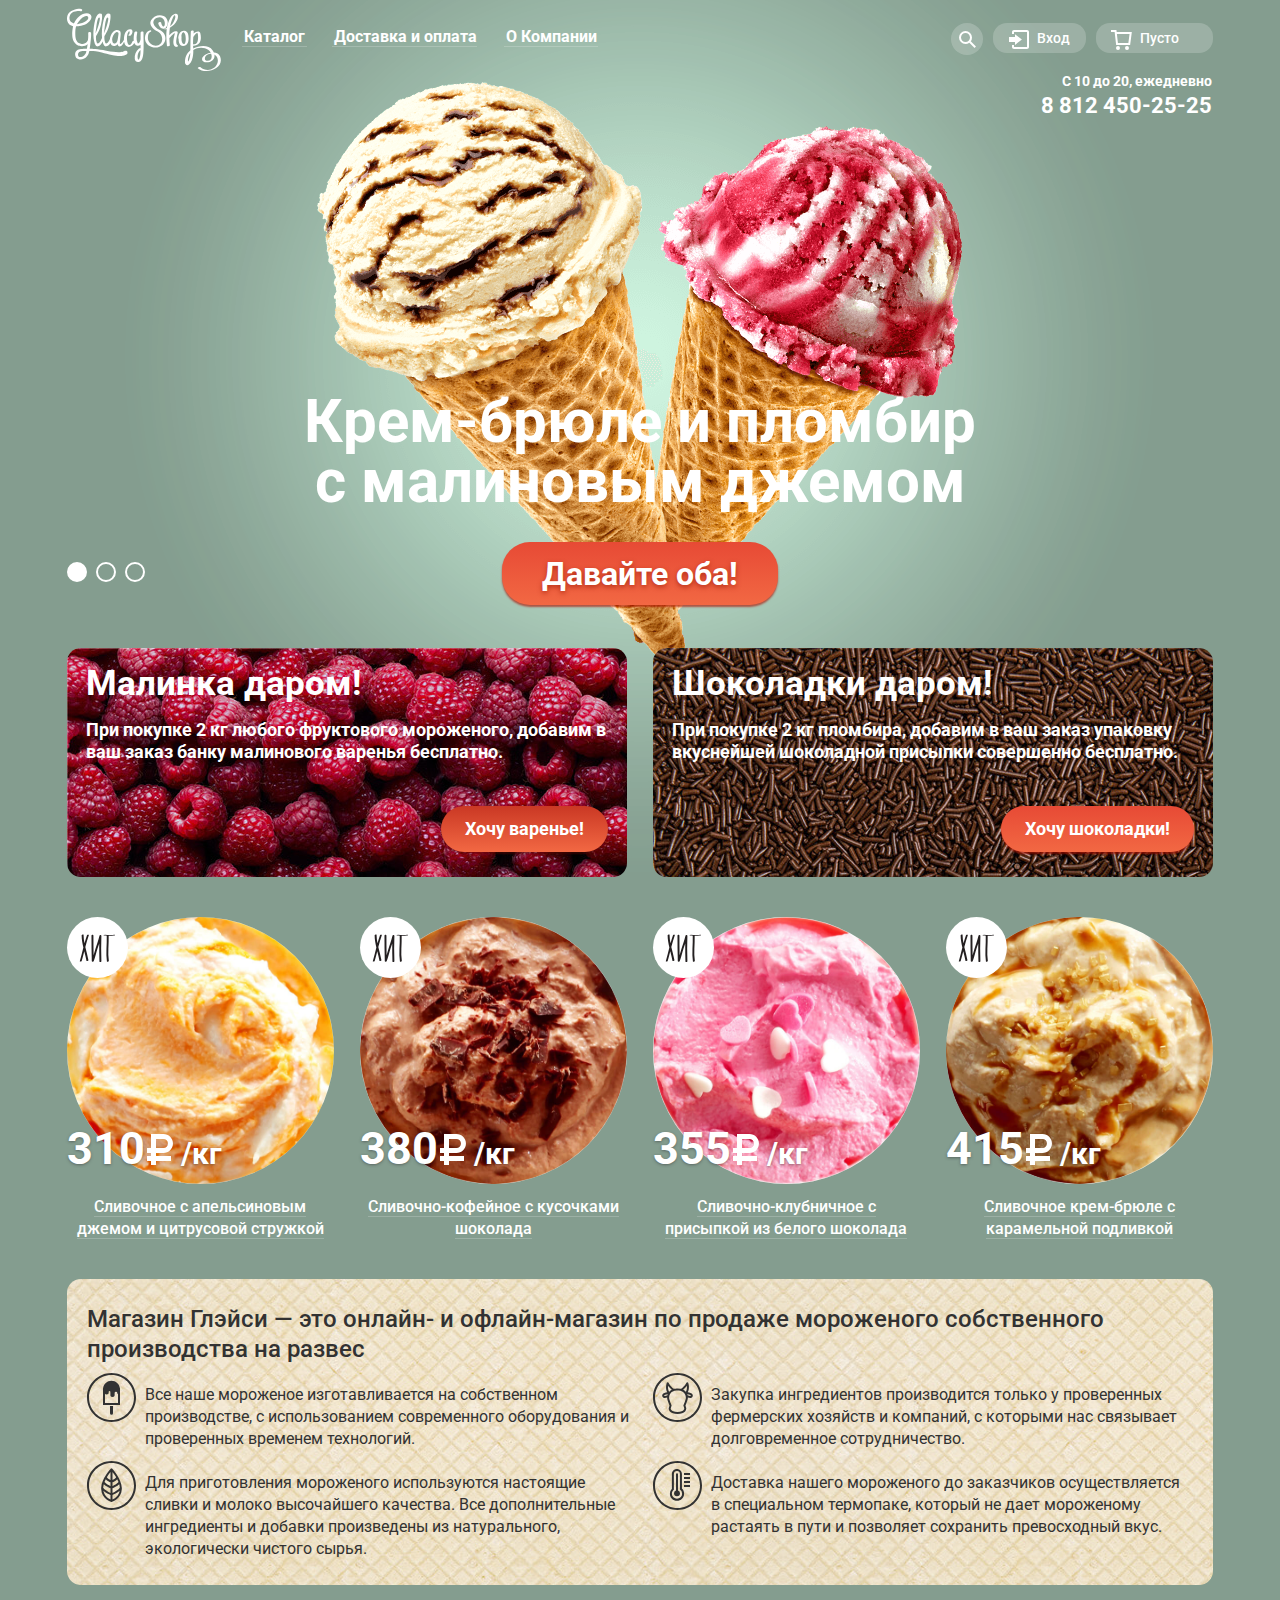
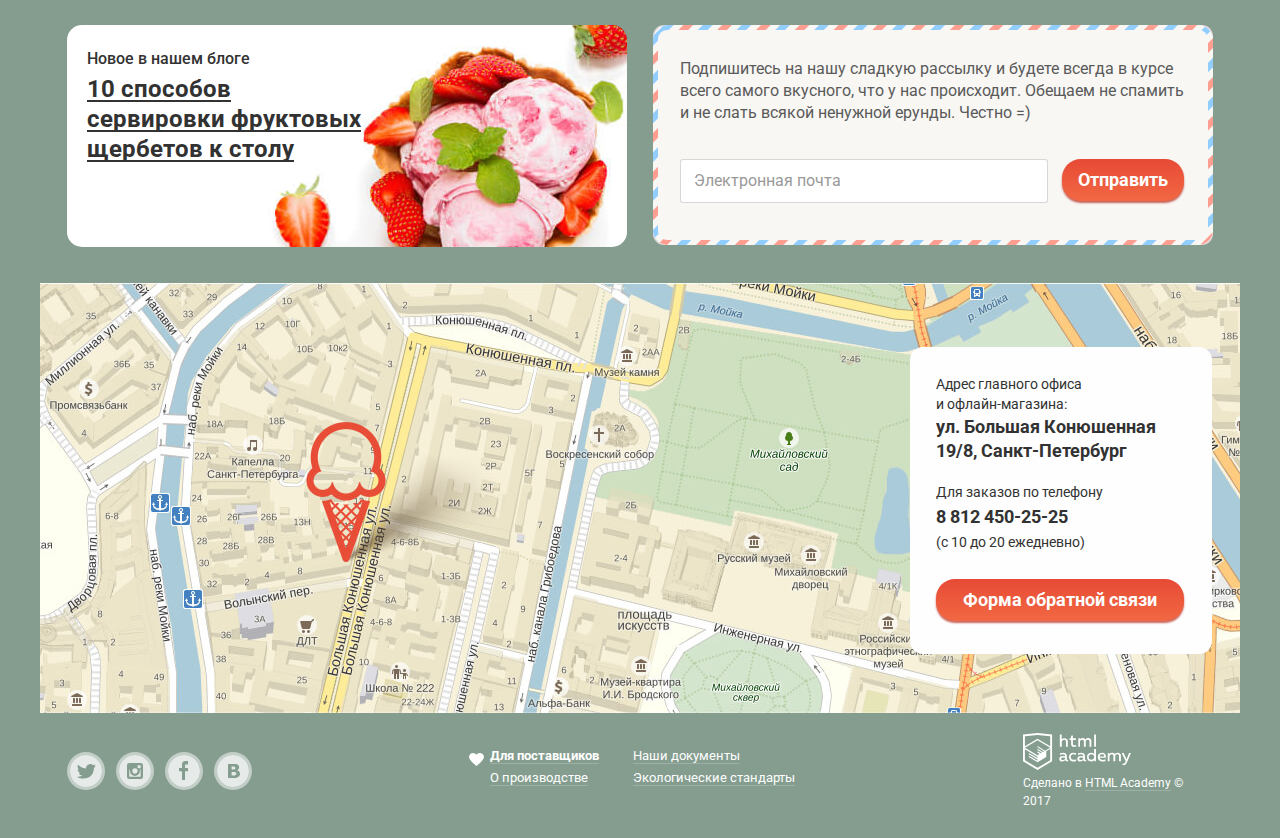
==== index.html @ 5e405267 "изменения в соответствии с замечаниями" ====
<!DOCTYPE html>
<html lang="ru">
  <head>
    <meta charset="utf-8">
    <meta name="format-detection" content="telephone=no">
    <title>HTML Academy: Глейси</title>
    <link href="https://fonts.googleapis.com/css?family=Roboto:400,500,700&amp;subset=cyrillic" rel="stylesheet">
    <link href="css/normalize.css" rel="stylesheet">
    <link href="css/style.css" rel="stylesheet">
  </head>
  <body class="index-body first-slide">
    <div class="site-container">
      <header class="main-header">
        <nav class="main-navigation">
          <a class="header-logo">
            <img class="logo-image" src="img/logo.svg" width="154" height="64" alt="Интернет-магазин мороженного Глейси">
          </a>
          <ul class="site-navigation">
            <li class="site-navigation-item">
              <a class="site-navigation-link" href="#">Каталог</a>
              <ul class="item-navigation">
                <li class="new-items">
                  <a href="#">
                    <strong>Новинки</strong>
                  </a>
                </li>
                <li>
                  <a href="catalog.html">Сливочное</a>
                </li>
                <li>
                  <a href="#">Щербеты</a>
                </li>
                <li>
                  <a href="#">Фруктовый лед</a>
                </li>
                <li>
                  <a href="#">Мелорин</a>
                </li>
              </ul>
            </li>
            <li class="site-navigation-item">
              <a class="site-navigation-link" href="#">Доставка и оплата</a>
            </li>
            <li class="site-navigation-item">
              <a class="site-navigation-link" href="#">О Компании</a>
            </li>
          </ul>
          <ul class="user-navigation">
            <li class="header-search">
              <a class="user-navigation-link search-button" href="#" aria-label="Поиск"></a>
              <form class="search-form" method="get" action="#">
                <label class="visually-hidden" for="main-search">Что ищем</label>
                <input class="entry-field" id="main-search" name="search" type="search" placeholder="Что ищем?">
              </form>
            </li>
            <li class="header-enter">
              <a class="user-navigation-link enter-button" href="#">Вход</a>
              <form class="enter-form" method="post" action="#">
                <label class="visually-hidden" for="main-enter-email">Введите адрес электронной почты</label>
                <input class="entry-field" id="main-enter-email" name="enter-email" type="email" placeholder="Электронная почта">
                <label class="visually-hidden" for="main-enter-password">Введите пароль</label>
                <input class="entry-field" id="main-enter-password" name="enter-password" type="password" placeholder="Пароль">
                <div class="enter-button-wrapper">
                  <button class="button" type="submit">Войти</button>
                  <p>
                    <a class="enter-form-link" href="#">Забыли пароль?</a>
                    <a class="enter-form-link" href="#">Новая регистрация</a>
                  </p>
                </div>
              </form>
            </li>
            <li class="header-cart">
              <a class="user-navigation-link cart-link" href="#" aria-label="Корзина">Пусто</a>
            </li>
          </ul>
        </nav>
        <div class="contact-information">
          <p class="work-schedule">С 10 до 20, ежедневно</p>
          <p class="phone-number">8 812 450-25-25</p>
        </div>
      </header>
      <main class="content">
        <h1 class="visually-hidden">Глейси - магазин мороженого</h1>
        <div class="promo-wrapper for-ie">
          <section class="promo-actions active">
            <h2>Крем-брюле и пломбир с малиновым джемом</h2>
            <img class="promo-image" src="img/slider-ice-cream1.png" width="1045" height="881" alt="крем-брюле и пломбир с малиновым джемом">
            <a class="button promo-button" href="#">Давайте оба!</a>
          </section>
          <section class="promo-actions">
            <h2>Шоколадный пломбир и лимонный сорбет</h2>
            <img class="promo-image" src="img/slider-ice-cream2.png" width="1065" height="859" alt="шоколадный пломбир и лимонный сорбет">
            <a class="button promo-button" href="#">Давайте оба!</a>
          </section>
          <section class="promo-actions">
            <h2>Пломбир с помадкой и клубничный щербет</h2>
            <img class="promo-image" src="img/slider-ice-cream3.png" width="1079" height="854" alt="пломбир с помадкой и клубничный щербет">
            <a class="button promo-button" href="#">Давайте оба!</a>
          </section>
          <div class="button-wrapper">
            <button class="slider-button active" type="button" aria-label="Слайд 1"></button>
            <button class="slider-button" type="button" aria-label="Слайд 2"></button>
            <button class="slider-button" type="button" aria-label="Слайд 3"></button>
          </div>
        </div>
        <section class="free-proposal for-ie">
          <h2 class="visually-hidden">Бесплатные предложения</h2>
          <ul class="free-proposal-list">
            <li class="free-proposal-item raspberries">
              <h3>Малинка даром!</h3>
              <p>При покупке 2 кг любого фруктового мороженого, добавим в ваш заказ банку малинового варенья бесплатно.</p>
              <a class="button" href="#">Хочу варенье!</a>
            </li>
            <li class="free-proposal-item chocolate">
              <h3>Шоколадки даром!</h3>
              <p>При покупке 2 кг пломбира, добавим в ваш заказ упаковку вкуснейшей шоколадной присыпки совершенно бесплатно.</p>
              <a class="button" href="#">Хочу шоколадки!</a>
            </li>
          </ul>
        </section>
        <section class="bestsellers for-ie">
          <h2 class="visually-hidden">Хиты продаж</h2>
          <ul class="bestsellers-list ice-cream-list">
            <li class="bestsellers-item ice-cream-item">
              <img class="item-image" src="img/ice-cream1.jpg" width="267" height="267" alt="Сливочное с апельсиновым джемом и цитрусовой стружкой">
              <p class="item-price">
                <span>310</span>/кг
              </p>
              <p class="ice-cream-wrapper">
                <a class="item-title-link" href="#">Сливочное с апельсиновым джемом и цитрусовой стружкой</a>
                <a class="button item-button" href="#">Быстрый просмотр</a>
              </p>
            </li>
            <li class="bestsellers-item ice-cream-item">
              <img class="item-image" src="img/ice-cream2.jpg" width="267" height="267" alt="сливочно-кофейное с кусочками шоколада">
              <p class="item-price">
                <span>380</span>/кг
              </p>
              <p class="ice-cream-wrapper">
                <a class="item-title-link" href="#">Сливочно-кофейное с кусочками шоколада</a>
                <a class="button item-button" href="#">Быстрый просмотр</a>
              </p>
            </li>
            <li class="bestsellers-item ice-cream-item">
              <img class="item-image" src="img/ice-cream3.jpg" width="267" height="267" alt="сливочно-клубничное с присыпкой из белого шоколада">
              <p class="item-price">
                <span>355</span>/кг
              </p>
              <p class="ice-cream-wrapper">
                <a class="item-title-link" href="#">Сливочно-клубничное с присыпкой из белого шоколада</a>
                <a class="button item-button" href="#">Быстрый просмотр</a>
              <p class="ice-cream-wrapper">
            </li>
            <li class="bestsellers-item ice-cream-item">
              <img class="item-image" src="img/ice-cream4.jpg" width="267" height="267" alt="сливочное крем-брюле с карамельной подливкой">
              <p class="item-price">
                <span>415</span>/кг
              </p>
              <p class="ice-cream-wrapper">
                <a class="item-title-link" href="#">Сливочное крем-брюле с карамельной подливкой</a>
                <a class="button item-button" href="#">Быстрый просмотр</a>
              </p>
            </li>
          </ul>
        </section>
        <section class="features for-ie">
          <h2 class="visually-hidden">Преимущества</h2>
          <p class="features-slogan">Магазин Глэйси — это онлайн- и офлайн-магазин по продаже мороженого собственного производства на развес</p>
          <ul class="features-list">
            <li class="features-item ice-picture">
              Все наше мороженое изготавливается на собственном производстве, с использованием современного оборудования и проверенных временем технологий.
            </li>
            <li class="features-item cow-picture">
              Закупка ингредиентов  производится только у проверенных фермерских хозяйств и компаний, с которыми нас связывает долговременное сотрудничество.
            </li>
            <li class="features-item leaf-picture">
              Для приготовления мороженого используются настоящие сливки и молоко высочайшего качества. Все дополнительные ингредиенты и добавки произведены из натурального, экологически чистого сырья.
            </li>
            <li class="features-item thermometer-picture">
              Доставка нашего мороженого до заказчиков осуществляется в специальном термопаке, который не дает мороженому растаять в пути и позволяет сохранить превосходный вкус.
            </li>
          </ul>
        </section>
        <div class="blog-newsletter-wrapper for-ie">
          <article class="blog-news">
            <h2>Новое в нашем блоге</h2>
            <p>
              <a href="#">10 способов сервировки фруктовых щербетов к столу</a>
            </p>
          </article>
          <section class="newsletter-subscription">
            <h2 class="visually-hidden">Подписка на рассылку</h2>
            <div class="background">
              <p>
                Подпишитесь на нашу сладкую рассылку и будете всегда в курсе всего самого вкусного, что у нас происходит. Обещаем не спамить и не слать всякой ненужной ерунды. Честно =)
              </p>
              <form class="subscription-form" method="post" action="#">
                <label class="visually-hidden" for="subscription-email">Введите адрес электронной почты</label>
                <input class="entry-field" id="subscription-email" name="subscription-email" type="email" placeholder="Электронная почта">
                <button class="button" type="submit">Отправить</button>
              </form>
            </div>
          </section>
        </div>
      </main>
    </div>
    <section class="contacts contacts-container for-ie-special">
      <h2 class="visually-hidden">Наши контакты</h2>
      <div class="map-container">
        <iframe src="https://yandex.ru/map-widget/v1/?um=constructor%3A491de4687ba1af00c2b3b77942afad408da0a2056578b4bf6c9ee30229cac7ac&amp;source=constructor"></iframe>
        <img class="map-image" src="img/map.jpg" width="1200" height="430" alt="ул. Большая Конюшенная 19/8, Санкт-Петербург">
      </div>
      <div class="contacts-wrapper">
        <div class="contacts-description">
          <div class="contacts-adress">
            <p class="narrow-title">Адрес главного офиса и офлайн-магазина:</p>
            <p class="adress">ул. Большая Конюшенная 19/8, Санкт-Петербург</p>
          </div>
          <div class="contacts-phone">
            <p>Для заказов по телефону</p>
            <p class="phone-number">8 812 450-25-25</p>
            <p class="work-time">(с 10 до 20 ежедневно)</p>
          </div>
          <a class="button feedback-button" href="#">Форма обратной связи</a>
        </div>
      </div>
    </section>
    <section class="modal modal-feedback">
      <h2 class="visually-hidden">Форма обратной связи</h2>
      <p>Мы обязательно вам ответим!</p>
      <button class="modal-close">
        <span class="visually-hidden">Закрыть форму</span>
      </button>
      <form class="feedback-form" method="post" action="#">
        <label class="visually-hidden" for="feedback-name">Введите ваше имя</label>
        <input class="entry-field" id="feedback-name" name="feedback-name" type="text" placeholder="Как вас зовут?">
        <label class="visually-hidden" for="feedback-email">Введите адрес электронной почты</label>
        <input class="entry-field" id="feedback-email" name="feedback-email" type="text" placeholder="Ваша почта для ответа?">
        <label class="visually-hidden" for="feedback-text">Введите ваш вопрос</label>
        <textarea class="entry-field" id="feedback-text" name="feedback-text" placeholder="Напишите что-нибудь..."></textarea>
        <button class="button" type="submit">Отправить</button>
      </form>
    </section>
    <div class="modal-overlay"></div>
    <div class="site-container">
      <footer class="main-footer">
        <ul class="social" aria-label="Мы в социальных сетях">
          <li>
            <a class="social-link twitter" href="#">
              <span class="visually-hidden">Твиттер</span>
            </a>
          </li>
          <li>
            <a class="social-link instagramm" href="#">
              <span class="visually-hidden">Инстаграмм</span>
            </a>
          </li>
          <li>
            <a class="social-link facebook" href="#">
              <span class="visually-hidden">Фейсбук</span>
            </a>
          </li>
          <li>
            <a class="social-link vk" href="#">
              <span class="visually-hidden">Вконтакте</span>
            </a>
          </li>
        </ul>
        <ul class="for-constractors-menu">
          <li>
            <a class="constractors" href="#">Для поставщиков</a>
          </li>
          <li>
            <a href="#">Наши документы</a>
          </li>
          <li>
            <a href="#">О производстве</a>
          </li>
          <li>
            <a href="#">Экологические стандарты</a>
          </li>
        </ul>
        <div class="copyright">
          <a class="academy-logo" href="https://htmlacademy.ru/intensive/htmlcss">
            <img src="img/logo-htmlacademy-small.svg" width="108" height="39" alt="Логотип HTML-Academy">
          </a>
          <p>
            Сделано в
            <a class="academy-link" href="https://htmlacademy.ru/intensive/htmlcss">HTML Academy</a>
            &#169; 2017
          </p>
        </div>
      </footer>
    </div>
    <script src="js/script.js"></script>
  </body>
</html>
---- css/style.css ----
html {
  box-sizing: border-box;
}
*, *::after, *::before {
  box-sizing: inherit;
}
body {
  min-width: 1200px;
  margin: 0;
  padding: 0;
  font-weight: 400;
  font-size: 16px;
  line-height: 18px;
  font-family: "Roboto", "Arial", sans-serif;
  color: #ffffff;
}
.index-body.first-slide {
  background-color: #849d8f;
}
.index-body.second-slide {
  background-color: #8996a6;
}
.index-body.third-slide {
  background-color: #9d8b84;
}
.catalog-body {
  background-color: #849d8f;
  background-image: url(../img/illumination.png);
  background-size: cover;
}
.site-container {
  width: 1200px;
  margin: 0 auto;
  padding-bottom: 4px;
}
a {
  text-decoration: none;
}
.visually-hidden {
  position: absolute;
  clip: rect(0 0 0 0);
  clip-path: inset(100%);
  width: 1px;
  height: 1px;
  margin: -1px;
  padding: 0;
  white-space: nowrap;
  overflow: hidden;
  border: 0;
}
.button {
  font-weight: 700;
  font-size: 18px;
  line-height: 24px;
  color: #fefefe;
  background-color: #e84d37;
  background-image: linear-gradient(to bottom, #e74a35, #f26843 );
  border: none;
  border-radius: 19px;
  box-shadow: 0 2px 2px 0 rgba(172, 16, 0, 0.64);
}
.button:hover,
.button:focus {
  background-image: linear-gradient(to bottom, #f58669, #ec6f5e );
  box-shadow: 0px 2px 2px 0px #ac1000;
}
.button:active {
  color: #fceeec;
  background-image: linear-gradient(to bottom, #d74632, #e1613e);
  box-shadow: inset 0px 2px 2px 0px #ac1000;
}
.entry-field::-webkit-input-placeholder {
  font-weight: 400;
  color: #999999;
}
.entry-field::-moz-placeholder {
  font-weight: 400;
  color: #999999;
}
.entry-field:-ms-input-placeholder {
  font-weight: 400;
  color: #999999;
}
.entry-field:focus::-webkit-input-placeholder {
  color: transparent;
}
.entry-field:focus::-moz-placeholder {
  color: transparent;
}
.entry-field:focus:-ms-input-placeholder {
  color: transparent;
}
.entry-field {
  min-height: 44px;
  font-weight: 700;
  font-size: 14px;
  line-height: 24px;
  color: #323232;
  background-color: #ffffff;
  border: 1px solid rgba(178, 178, 178, 0.52);
}
.entry-field:hover {
  border: 1px solid rgba(154, 154, 154, 0.52);
  box-shadow: 0 0 0 1px rgba(154, 154, 154, 0.52);
}
.entry-field:focus {
  border: 1px solid rgba(46, 136, 228, 0.52);
  box-shadow: 0 0 0 1px rgba(46, 136, 228, 0.52);
}
.modal-error .entry-field {
  border: 1px solid rgba(163, 27, 27, 0.52);
  box-shadow: 0 0 0 1px rgba(163, 27, 27, 0.52);
}
.main-header {
  position: relative;
  z-index: 3;
  margin-bottom: 39px;
  padding: 0 27px;
  text-align: right;
}
.catalog-main-header {
  margin-bottom: 21px;
}
.main-navigation {
  display: flex;
  justify-content: space-between;
  padding-top: 8px;
}
.site-navigation {
  display: flex;
  flex-wrap: wrap;
  width: 680px;
  margin: 0;
  margin-top: 20px;
  margin-left: 10px;
  padding: 0;
  list-style: none;
  font-weight: 700;
}
.site-navigation > li {
  position: relative;
  margin-right: 3px;
  margin-bottom: 7px;
}
.site-navigation-link {
  position: relative;
  padding: 6px 13px;
  color: #ffffff;
  background-color: transparent;
  border-radius: 16px;
}
.site-navigation-link::after {
  content: "";
  position: absolute;
  bottom: 5px;
  left: 11px;
  width: 75%;
  border-bottom: 1px solid rgba(255, 255, 255, 0.2);
}
.site-navigation-item:nth-child(2) .site-navigation-link::after {
  width: 86%;
}
.site-navigation-item:nth-child(3) .site-navigation-link::after {
  width: 80%;
}
.site-navigation .current,
.site-navigation .current:hover,
.site-navigation .current:focus {
  color: #ffffff;
  background-color: #d07058;
  border-bottom: none;
}
.site-navigation-link:hover,
.site-navigation-link:focus {
  color: #333333;
  background-color: #f7f6f3;
  border-bottom: none;
}
.site-navigation-link:active {
  color: #333333;
  background-color: #ededed;
  border-bottom: none;
  box-shadow: inset 0 2px 1px 0 #696969;
}
.site-navigation-link:hover::after,
.site-navigation-link:active::after,
.site-navigation-link:focus::after,
.site-navigation-link.current::after {
  display: none;
}
.item-navigation {
  position: absolute;
  top: 30px;
  left: -7px;
  z-index: -1;
  width: 144px;
  padding: 0;
  padding-bottom: 7px;
  list-style: none;
  font-weight: 400;
  font-size: 14px;
  line-height: 16px;
  text-align: left;
  color: #323232;
  background-color: #f8f7f4;
  border-radius: 4px;
  box-shadow: 0px 20px 20px 0px rgba(0, 0, 0, 0.4);
  opacity: 0;
  transform: scale(0);
  transform-origin: left top;
}
.site-navigation-link:hover + .item-navigation,
.site-navigation-link:focus + .item-navigation,
.site-navigation-link:active + .item-navigation,
.site-navigation-item:hover .item-navigation,
.item-navigation:hover,
.item-navigation.focus {
  z-index: 2;
  opacity: 1;
  transform: scale(1);
}
.item-navigation li {
  margin: 0;
}
.item-navigation a {
  display: block;
  padding: 9px 18px 6px 19px;
  color: #323232;
}
.new-items a{
  padding-top: 10px;
  padding-bottom: 14px;
  font-weight: 700;
  border-bottom: 1px solid rgba(53, 53, 53, 0.2);
  border-radius: 4px 4px 0 0;
}
.item-navigation a:hover,
.item-navigation a:focus {
  background-color: #fbded7;
}
.item-navigation a:active {
  background-color: #f6b5a5;
}
.user-navigation {
  width: 277px;
  margin: 15px 0 0 auto;
  padding: 0;
  display: flex;
  flex-wrap: wrap;
  justify-content: flex-end;
  list-style: none;
}
.user-navigation li {
  margin-left: 10px;
  font-weight: 500;
  font-size: 14px;
}
.user-navigation-link {
  display: block;
  line-height: 16px;
  color: inherit;
  background-color: rgba(255, 255, 255, 0.2);
  border-radius: 14px;
}
.user-navigation .user-navigation-link:hover,
.user-navigation .user-navigation-link:focus {
  color: #323232;
  background-color: #f8f7f4;
}
.user-navigation .header-search {
  position: relative;
}
.search-button {
  width: 32px;
  height: 32px;
  background-image: url(../img/search.svg);
  background-repeat: no-repeat;
  background-position: center;
  border-radius: 50%;
}
.search-button:hover,
.search-button:focus {
  background-image: url(../img/search-hover.svg);
}
.search-form {
  position: absolute;
  top: 38px;
  left: -308px;
  z-index: -1;
  padding: 20px 15px;
  background-color: #f8f7f4;
  border-radius: 4px 5px;
  box-shadow: 0px 20px 20px 0px rgba(0, 0, 0, 0.4);
  opacity: 0;
  transform: scale(0);
  transform-origin: right top;
}
.search-form input {
  width: 310px;
  padding: 8px 12px;
  border-radius: 4px;
}
.search-button:hover + .search-form,
.search-button:active + .search-form,
.search-button:focus + .search-form,
.header-search:hover .search-form,
.search-form.focus {
  opacity: 1;
  z-index: 2;
  transform: scale(1);
}
.header-enter {
  position: relative;
}
.header-enter .enter-button {
  padding: 7px 16px 7px 44px;
}
.header-enter .enter-button::before {
  content: "";
  position: absolute;
  top: 7px;
  left: 16px;
  width: 21px;
  height: 19px;
  background-image: url(../img/enter.svg);
}
.header-enter .enter-button:hover::before,
.header-enter .enter-button:focus::before {
  background-image: url(../img/enter-hover.svg);
}
.enter-form {
  position: absolute;
  top: 37px;
  left: -183px;
  z-index: -1;
  padding: 20px;
  padding-bottom: 16px;
  font-size: 14px;
  line-height: 24px;
  text-align: left;
  color: #999999;
  background-color: #f8f7f4;
  border-radius: 5px;
  box-shadow: 0px 20px 20px 0px rgba(0, 0, 0, 0.4);
  opacity: 0;
  transform: scale(0.1);

}
.enter-button:hover + .enter-form,
.enter-button:focus + .enter-form,
.enter-button:active + .enter-form,
.header-enter:hover .enter-form,
.enter-form.focus {
  opacity: 1;
  z-index: 2;
  transform: scale(1);
}
.enter-form input {
  width: 240px;
  margin-bottom: 19px;
  padding: 0 12px;
  border-radius: 4px;
}
.enter-form .button {
  align-self: flex-start;
  max-width: 100px;
  margin-top: 1px;
  padding: 9px 24px;
  box-shadow: 0 1px 2px 0 #ac1000;
}
.enter-button-wrapper {
  display: flex;
  justify-content: space-between;
}
.enter-form p {
  width: 119px;
  margin: 0;
}
.enter-form-link {
  position: relative;
  font-weight: 400;
  font-size: 13px;
  line-height: 24px;
  color: #323232;
}
.enter-form-link::after {
  content: "";
  position: absolute;
  bottom: 2px;
  left: 0;
  width: 100%;
  border-bottom: 1px solid rgba(50, 50, 50, 0.3);
}
.enter-form-link:hover,
.enter-form-link:active {
  color: #e84d37;
}
.enter-form-link:hover::after,
.enter-form-link:active::after,
.enter-form-link:focus::after {
  border-bottom-color: rgba(232, 77, 55, 0.3);
}
.header-cart {
  position: relative;
}
.header-cart .cart-link {
  position: relative;
  padding: 7px 34px 7px 44px;
}
.header-cart .cart-link::before {
  content: "";
  position: absolute;
  top: 7px;
  left: 15px;
  width: 21px;
  height: 20px;
  background-image: url(../img/cart.svg);
}
.header-cart .cart-link:hover::before,
.header-cart .cart-link:focus::before {
  background-image: url(../img/cart-hover.svg);
}
.user-navigation .full-cart {
  padding-right: 17px;
  color: #323232;
  background-color: #f8f7f4;
}
.header-cart .full-cart::before,
.header-cart .full-cart:hover::before,
.header-cart .full-cart:focus::before {
  background-image: url(../img/full-cart.svg);
}
.cart-content {
  position: absolute;
  top: 38px;
  right: 0;
  z-index: -1;
  width: 540px;
  padding: 18px 15px;
  font-size: 13px;
  line-height: 16px;
  color: #323232;
  background-color: #f8f7f4;
  border-radius: 4px;
  box-shadow: 0 20px 20px 0 rgba(0, 0, 0, 0.4);
  opacity: 0;
  transform: scale(0.1);
}
.full-cart:hover + .cart-content,
.full-cart:focus + .cart-content,
.full-cart:active + .cart-content,
.header-cart:hover .cart-content,
.cart-content.focus {
  z-index: 2;
  opacity: 1;
  transform: scale(1);
}
.cart-content table {
  border-collapse: collapse;
}
.cart-content tr {
  min-height: 55px;
  text-align: left;
}
.cart-content tr:nth-last-child(2) {
  border-bottom: 1px solid #cacac7;
}
.cart-content td {
  padding-top: 9px;
  padding-bottom: 17px;
  vertical-align: top;
}
.cart-content .delete-button {
  width: 26px;
  padding-top: 4px;
}
.cart-button {
  width: 11px;
  height: 11px;
  background-color: transparent;
  background-image: url(../img/x.svg);
  background-repeat: no-repeat;
  background-position: center;
  border: none;
}
.cart-content .item-image {
  width: 45px;
  padding-top: 0;
}
.cart-content .item-title {
  width: 229px;
}
.item-weight-price {
  width: 141px;
  padding-left: 17px;
}
.item-total-price {
  width: 70px;
}
.cart-content span {
  color: #999999;
}
.cart-total-price td{
  padding-top: 12px;
  font-weight: 700;
  font-size: 15px;
  line-height: 18px;
  text-align: right;
}
.cart-content .button {
  display: inline-block;
  padding: 9px 15px 11px;
  vertical-align: middle;
  box-shadow: 0 1px 2px 0 #ac1000;
}
.contact-information {
  position: absolute;
  bottom: -42px;
  right: 28px;
}
.work-schedule {
  margin: 0;
  margin-bottom: 5px;
  font-weight: 700;
  font-size: 14px;
  line-height: 16px;
}
.phone-number {
  margin: 0;
  font-weight: 700;
  font-size: 22px;
  line-height: 24px;
}
.content {
  padding: 0 27px;
}
.promo-wrapper {
  position: relative;
  margin-bottom: 38px;
}
.promo-actions {
  position: relative;
  display: none;
  flex-direction: column;
  justify-content: flex-end;
  align-items: center;
  padding-top: 15px;
  padding-bottom: 5px;
  min-height: 495px;
}
.promo-actions.active {
  display: flex;
}
.promo-actions h2 {
  z-index: 2;
  order: 1;
  width: 675px;
  margin: 0;
  margin-bottom: 30px;
  font-weight: 700;
  font-size: 60px;
  line-height: 60px;
  text-align: center;
}
.promo-image {
  position: absolute;
  top: -116px;
  left: 50px;
  z-index: 1;
}
.promo-actions .button {
  z-index: 2;
  order: 2;
  max-width: 850px;
  padding: 10px 40px 9px;
  font-size: 32px;
  line-height: 44px;
  color: #ffffff;
  text-shadow: 0 2px 5px rgba(160, 32, 11, 0.76);
  border-radius: 28px;
}
.button-wrapper {
  position: absolute;
  left: 0;
  bottom: 27px;
  z-index: 2;
}
.slider-button {
  width: 20px;
  height: 20px;
  margin-right: 5px;
  background-color: transparent;
  border: 2px solid #ffffff;
  border-radius: 50%;
}
.button-wrapper .active {
  background-color: #ffffff;
}
.free-proposal {
  margin-bottom: 40px;
}
.free-proposal-list {
  display: flex;
  justify-content: space-between;
  align-items: flex-start;
  margin: 0;
  padding: 0;
  list-style: none;
}
.free-proposal-item {
  z-index: 2;
  display: flex;
  flex-direction: column;
  width: 560px;
  padding: 15px 19px 25px;
  border-radius: 14px;
}
.free-proposal-item h3 {
  margin: 0;
  margin-bottom: 15px;
  padding: 0;
  font-weight: 700;
  font-size: 35px;
  line-height: 41px;
}
.free-proposal-item p {
  margin: 0;
  margin-bottom: 43px;
  font-weight: 700;
  font-size: 18px;
  line-height: 22px;
}
.free-proposal-item .button {
  align-self: flex-end;
  padding: 11px 24px;
  color: #ffffff;
  border-radius: 24px;
}
.raspberries {
  background-color: #713f45;
  background-image: url(../img/raspberries.jpg);
}
.raspberries .button {
  background-image: linear-gradient(to bottom, #ca3824, #f26843);
  box-shadow: 0px 2px 2px 0px rgba(85, 8, 0, 0.54);
}
.raspberries .button:hover,
.raspberries .button:focus {
  color: #fefefe;
  background-image: linear-gradient(to bottom, #e74a35, #f26843);
}
.raspberries .button:focus {
  box-shadow: inset 0px 2px 2px 0px #942718;
}
.chocolate {
  background-color: #665a51;
  background-image: url(../img/chocolate.jpg)
}
.ice-cream-list {
  display: flex;
  flex-wrap: wrap;
  margin: 0;
  padding: 0;
  list-style: none;
}
.ice-cream-item {
  position: relative;
  width: 266px;
  margin-right: 27px;
  padding: 209px 0 39px;
}
.ice-cream-item:nth-child(4n) {
  margin-right: 0;
}
.bestsellers-item::before {
  content: "";
  position: absolute;
  top: 0;
  left: 0;
  width: 61px;
  height: 61px;
  background-image: url(../img/hit.svg)
}
.ice-cream-item::after {
  content: "";
  position: absolute;
  top: -5px;
  left: -15px;
  z-index: -1;
  display: none;
  width: 293px;
  height: 405px;
  background-color: rgba(248, 247, 244, 0.2);
  border-radius: 4px;
  box-shadow: 0px 20px 20px 0px rgba(0, 0, 0, 0.4);
}
.ice-cream-item:hover::after,
.ice-cream-item.focus::after {
  z-index: 1;
  display: block;
}
.ice-cream-item .item-image {
  position: absolute;
  top: 0;
  left: 0;
  z-index: -1;
  border-radius: 50%;
}
.ice-cream-item .item-price {
  margin: 0;
  margin-bottom: 20px;
  font-weight: 700;
  font-size: 30px;
  line-height: 45px;
  text-shadow: 0 1px 3px rgba(49, 50, 53, 0.5);
}
.item-price span {
  position: relative;
  padding-right: 36px;
  font-size: 45px;
}
.item-price span::after {
  content: "";
  position: absolute;
  top: 10px;
  right: 5px;
  width: 31px;
  height: 36px;
  background-image: url(../img/icon-ruble.svg)
}
.ice-cream-wrapper {
  position: relative;
  z-index: 2;
  width: 261px;
  margin: 0;
  padding: 0;
  padding-left: 5px;
  text-align: center;
}
.ice-cream-item:nth-child(9) .ice-cream-wrapper {
  padding-top: 2px;
}
.ice-cream-item .item-title-link {
  font-weight: 500;
  line-height: 22px;
  color: #ffffff;
  border-bottom: 1px solid rgba(255, 255, 255, 0.2);
}
.ice-cream-item .item-title-link:hover,
.ice-cream-item .item-title-link:active,
.ice-cream-item .item-title-link:focus {
  color: #ffbc9e;
  border-bottom-color: rgba(255, 188, 158, 0.3);
}
.item-button {
  position: absolute;
  bottom: -62px;
  left: 34px;
  z-index: -1;
  max-width: 220px;
  padding: 11px 18px;
  border-radius: 20px;
  opacity: 0;
  box-shadow: 0px 1px 2px 0px #ac1000;
}
.ice-cream-item:hover .ice-cream-wrapper > .item-button,
.item-button:focus {
  z-index: 2;
  opacity: 1;
}
.features {
  margin-bottom: 40px;
  padding: 25px 30px 3px 20px;
  line-height: 22px;
  color: #323232;
  background-color: #e1d7bb;
  background-image: url(../img/wafer.jpg);
  border-radius: 14px;
}
.features-slogan {
  margin: 0;
  margin-bottom: 20px;
  padding: 0;
  font-weight: 500;
  font-size: 24px;
  line-height: 30px;
}
.features-list {
  margin: 0;
  padding: 0;
  list-style: none;
  display: flex;
  flex-wrap: wrap;
  justify-content: space-between;
  padding-left: 58px;
}
.features-item {
  position: relative;
  margin-bottom: 22px;
  width: 487px;
}
.features-item:nth-child(2n) {
  width: 472px;
}
.features-item::before {
  content: "";
  position: absolute;
  top: -11px;
  left: -58px;
  width: 49px;
  height: 49px;
}
.ice-picture::before {
  background-image: url(../img/ice-cream.svg);
}
.leaf-picture::before {
  background-image: url(../img/leaf.svg);
}
.cow-picture::before {
  background-image: url(../img/cow.svg);
}
.thermometer-picture::before {
  background-image: url(../img/thermometer.svg);
}
.blog-newsletter-wrapper {
  display: flex;
  justify-content: space-between;
  align-items: flex-start;
  margin-bottom: 32px;
}
.blog-news {
  width: 560px;
  min-height: 222px;
  padding: 23px 20px;
  color: #323232;
  line-height: 22px;
  background-color: #fcfcfc;
  background-image: url(../img/strawberry.jpg);
  background-position: 0 -35px;
  border-radius: 15px;
}
.blog-news h2 {
  margin: 0;
  margin-bottom: 4px;
  padding: 0;
  font-weight: 500;
  font-size: 16px;
}
.blog-news p {
  margin: 0;
  padding: 0;
  width: 281px;
}
.blog-news a{
  font-weight: 700;
  font-size: 24px;
  line-height: 30px;
  color: inherit;
  background-image: linear-gradient(to bottom, #323232 100%, transparent 100%);
  background-position: 0 25px;
  background-repeat: repeat-x;
  background-size: 1px 2px;
}
.blog-news a:hover,
.blog-news a:active {
  color: #e84d37;
  background-image: linear-gradient(to bottom, rgba(232,77,55,.3) 100%, transparent 100%);
}
.newsletter-subscription {
  width: 560px;
  padding: 5px;
  background-color: #e1d5dc;
  background-image: url(../img/post-background.svg);
  background-repeat: no-repeat;
  background-size: cover;
  border-radius: 11px;
}
.background {
  padding: 28px 15px 32px 22px;
  background-color: #f8f7f4;
  border-radius: 9px;
}
.newsletter-subscription p {
  margin: 0;
  margin-bottom: 35px;
  padding: 0;
  line-height: 22px;
  color: #5a5a5a;
}
.newsletter-subscription input {
  width: 368px;
  margin-right: 10px;
  margin-bottom: 5px;
  padding: 9px 13px;
  font-size: 16px;
  border-radius: 3px;
}
.subscription-form .button {
  padding: 9px 16px;
  text-align: center;
}
.map-container {
  position: relative;
  z-index: 2;
  margin-bottom: 7px;
  width: 100%;
  height: 430px;
}
.map-image {
  position: absolute;
  top: 0;
  left: 50%;
  z-index: -1;
  transform: translateX(-50%);
}
.contacts-container {
  position: relative;
  width: 100%;
  overflow: hidden;
}
.contacts-container iframe {
  position: relative;
  z-index: 2;
  width: 100%;
  height: 100%;
  border: none;
}
.contacts-wrapper {
  position: relative;
  z-index: 3;
  width: 1200px;
  margin: 0 auto;
}
.contacts-description {
  position: absolute;
  bottom: 66px;
  right: 28px;
  z-index: 3;
  width: 302px;
  padding: 27px 24px 33px 26px;
  font-size: 14px;
  line-height: 20px;
  color: #323232;
  background-color: #fefefe;
  border-radius: 13px;
}
.contacts-description p {
  margin: 0;
  padding: 0;
}
.contacts-description .contacts-adress {
  margin-bottom: 19px;
}
.contacts-description .contacts-phone {
  margin-bottom: 26px;
}
.contacts-description .narrow-title {
  padding-right: 100px;
  padding-bottom: 1px;
}
.contacts-adress .adress,
.contacts-phone .phone-number {
  font-weight: 700;
  font-size: 18px;
  line-height: 24px;
}
.contacts-phone .phone-number {
  margin-top: 4px;
  margin-bottom: 3px;
  line-height: 22px;
}
.contacts-phone .work-time {
  line-height: 22px;
}
.contacts-description .button {
  display: inline-block;
  padding: 9px 27px;
  vertical-align: middle;
}
.main-footer {
  display: flex;
  justify-content: space-between;
  padding: 12px 27px 24px;
}
.social {
  display: flex;
  flex-wrap: wrap;
  width: 197px;
  margin: 0;
  padding: 0;
  padding-top: 20px;
  list-style: none;
}
.social li {
  margin-right: 11px;
  margin-bottom: 5px;
}
.social .social-link {
  display: block;
  width: 38px;
  height: 38px;
  border: 3px solid rgba(255, 255, 255, 0.5);
  border-radius: 50%;
}
.social .social-link:hover,
.social .social-link:active,
.social .social-link:focus {
  border: 3px solid rgba(255, 255, 255, 0.7);
}
.twitter {
  background-image: url(../img/twitter.svg);
  background-repeat: no-repeat;
  background-position: center;
 }
 .twitter:hover {
  background-image: url(../img/twitter-hover.svg);
 }
 .twitter:active {
  background-image: url(../img/twitter-active.svg);
 }
.instagramm {
  background-image: url(../img/instagramm.svg);
  background-repeat: no-repeat;
  background-position: center;
}
.instagramm:hover {
  background-image: url(../img/instagramm-hover.svg);
}
.instagramm:active {
  background-image: url(../img/instagramm-active.svg);
}
.facebook {
  background-image: url(../img/facebook.svg);
  background-repeat: no-repeat;
  background-position: center;
}
.facebook:hover {
  background-image: url(../img/facebook-hover.svg);
}
.facebook:active {
  background-image: url(../img/facebook-active.svg);
}
.vk {
  background-image: url(../img/vkontakte.svg);
  background-repeat: no-repeat;
  background-position: center;
}
.vk:hover {
  background-image: url(../img/vkontakte-hover.svg);
}
.vk:active {
  background-image: url(../img/vkontakte-active.svg);
}
.for-constractors-menu {
  position: relative;
  display: flex;
  flex-wrap: wrap;
  align-content: flex-start;
  width: 340px;
  margin: 0;
  padding: 0;
  padding-top: 15px;
  padding-left: 16px;
  list-style: none;
  font-size: 13px;
}
.for-constractors-menu li {
  min-width: 116px;
  margin-bottom: 4px;
}
.for-constractors-menu li:nth-child(2n+1) {
  margin-right: 27px;
}
.for-constractors-menu::before {
  content: "";
  position: absolute;
  top: 21px;
  left: -5px;
  width: 15px;
  height: 13px;
  background-image: url(../img/heart.svg);
}
.for-constractors-menu a {
  color: #ffffff;
  border-bottom: 1px solid rgba(255, 255, 255, 0.2);
}
.for-constractors-menu a:hover,
.for-constractors-menu a:active {
  color: #ffbc9e;
  border-bottom-color: rgba(255, 188, 158, 0.3);
}
.constractors {
  font-weight: 700;
}
.copyright {
  width: 190px;
}
.academy-logo {
  display: block;
  width: 108px;
  height: 39px;
}
.academy-link {
  color: #fefefe;
  border-bottom: 1px solid rgba(255, 255, 255, 0.2);
}
.academy-link:hover,
.academy-link:active {
  color: #ffbc9e;
  border-bottom-color: rgba(255, 188, 158, 0.3);
}
.copyright p {
  margin: 0;
  margin-top: 3px;
  padding: 0;
  font-size: 12px;
  color: #fefefe;
}
.modal-feedback {
  position: fixed;
  top: 50%;
  left: 50%;
  z-index: 4;
  display: none;
  width: 477px;
  padding: 20px 25px 27px;
  background-color: #f8f7f4;
  border-radius: 9px;
  transform: translate(-50%, -50%);
}
@keyframes modal-active {
  0% {
    transform: translate(-50%, -2000px);
  }
  100% {
    transform: translate(-50%, -50%);
  }
}
.modal-feedback.active {
  display: block;
  animation: modal-active 1s;
}
.modal-overlay {
  position: fixed;
  top: 0;
  left: 0;
  z-index: 3;
  display: none;
  width: 100%;
  height: 100%;
  background-color: rgba(0, 0, 0, 0.3);
}
.modal-overlay.active {
  display: block;
}
.modal-feedback p {
  margin: 0;
  margin-bottom: 20px;
  font-weight: 500;
  font-size: 24px;
  line-height: 28px;
  color: #323232;
}
.modal-close {
  position: absolute;
  top: 15px;
  right: 15px;
  width: 18px;
  height: 17px;
  background-image: url(../img/x-big.svg);
  background-repeat: no-repeat;
  background-size: cover;
  border: none;
  background-color: #f8f7f4;
}
.feedback-form {
  display: flex;
  flex-direction: column;
}
.modal-feedback input,
.modal-feedback textarea {
  font-size: 16px;
  border-radius: 4px;
}
.modal-feedback input {
  width: 268px;
  margin-bottom: 21px;
  padding: 11px 14px 6px;
}
.modal-feedback textarea {
  width: 428px;
  min-height: 155px;
  margin-bottom: 25px;
  padding: 14px 15px;
  resize: none;
}
.feedback-form .button {
  align-self: flex-end;
  padding: 10px 23px;
  border-radius: 21px;
}
/*Каталог*/
.catalog-main {
  position: relative;
  padding-top: 2px;
}
.breadcrumbs {
  display: flex;
  width: 900px;
  margin: 0;
  margin-bottom: 4px;
  padding: 0;
  list-style: none;
}
.breadcrumbs li {
  font-size: 14px;
  line-height: 16px;
}
.breadcrumbs-link {
  position: relative;
  z-index: 2;
  margin-right: 20px;
  color: #ffffff;
  border-bottom: 1px solid rgba(255, 255, 255, 0.2);
}
.breadcrumbs-link:hover,
.breadcrumbs-link:active,
.breadcrumbs-link:focus {
  color: #ffbc9e;
  border-bottom-color: rgba(255, 188, 158, 0.3);
}
.breadcrumbs-link::after {
  content: "»";
  position: absolute;
  top: 2px;
  right: -15px;
}
.catalog-main h1 {
  margin: 0;
  margin-bottom: 25px;
  padding: 0;
  font-weight: 700;
  font-size: 35px;
  line-height: 41px;
}
.filters {
  display: flex;
  flex-wrap: wrap;
  width: 870px;
  margin-bottom: 27px;
  margin-left: -11px;
  padding: 0;
  font-weight: 500;
}
.filters fieldset {
  margin-bottom: 13px;
  margin-left: 11px;
  padding: 0;
  border: none;
}
.sorting-filter-wrapper {
  width: 195px;
  margin: 0;
  margin-left: 11px;
}
.sorting-filter-label {
  position: relative;
  font-size: 14px;
  line-height: 16px;
  padding-left: 15px;
}
.sorting-filter {
  width: 193px;
  margin-top: 5px;
  padding: 8px 14px 8px;
  font-weight: inherit;
  font-size: inherit;
  line-height: inherit;
  color: #ffffff;
  background-color: rgba(255, 255, 255, 0.2);
  background-image: url(../img/icon-down-dir.svg);
  background-repeat: no-repeat;
  background-position: 168px 14px;
  border: none;
  border-radius: 17px;
  -moz-appearance: none;
  -webkit-appearance: none;
  appearance: none;
}
.sorting-filter::-ms-expand {
  display: none;
}
.sorting-filter:hover {
  color: #323232;
  background-image: url(../img/icon-down-dir-black.svg);
}
.sorting-filter:focus {
  color: #323232;
  background-color: #ffffff;
  background-image: url(../img/icon-down-dir-black.svg);
}
.sorting-filter option {
  font-size: 14px;
  line-height: 16px;
  color: #323232;
  background-color: #ffffff;
}
.sorting-filter option:hover {
  color: #ffffff;
  background-color: #1e90ff;
}
.filters legend {
  margin-bottom: 8px;
  padding-top: 1px;
  padding-left: 17px;
  font-size: 14px;
  line-height: 16px;
}
.price {
  position: relative;
  width: 221px;
}
.price-value {
  position: absolute;
  top: 0px;
  left: 55px;
  margin: 0;
  font-size: 14px;
  line-height: 16px;
}
.price-value input {
  width: 26px;
  font-weight: bold;
  font-size: 14px;
  line-height: 16px;
  color: #ffffff;
  background-color: transparent;
  border: none;
}
.price-range-background {
  width: 218px;
  height: 36px;
  background-color: rgba(255, 255, 255, 0.2);
  border-radius: 17px;
  padding-left: 22px;
  padding-top: 16px;
}
.price-range {
  position: relative;
  width: 176px;
  padding-left: 25px;
  border-bottom: 4px solid rgba(248, 247, 244, 0.5);
}
.price-range::before {
  content: "";
  position: absolute;
  width: 98px;
  height: 4px;
  background-color: #f8f7f1
}
.min-price-button,
.max-price-button {
  position: absolute;
  top: -9px;
  width: 20px;
  height: 23px;
  background-color: transparent;
  background-image: url(../img/filter-button.svg);
  border: none;
  cursor: pointer;
}
.min-price-button {
  left: 13px;
}
.max-price-button {
  right: 43px;
}
.fat {
  width: 415px;
}
.fat-list {
  display: flex;
  flex-wrap: wrap;
  margin: 0;
  padding: 8px 2px 2px 12px;
  background-color: rgba(255, 255, 255, 0.2);
  list-style: none;
  border-radius: 17px;
}
.fat-list li {
  margin-right: 14px;
  margin-bottom: 7px;
  margin-left: 35px;
}
.fat-list-button {
  position: relative;
}
.fat-list-button::before {
  content: "";
  position: absolute;
  top: 5px;
  left: -24px;
  width: 9px;
  height: 9px;
  border-radius: 50%;
  background-color: #aabcb2;
  box-shadow: 0 0 0 3px #aabcb2, 0 0 0 7px rgba(255, 255, 255, 0.8);
}
.fat-list-button:hover::before {
  box-shadow: 0 0 0 3px #aabcb2, 0 0 0 7px #ffffff;
}
.fat-list-radio:focus + .fat-list-button::before {
  outline: rgba(255, 255, 255, 0.5) dashed 1px;
  outline-offset: 9px;
}
.fat-list-radio:checked + .fat-list-button::before {
  background-color:  rgba(255, 255, 255, 0.8);
}
.fat-list-radio:checked + .fat-list-button:hover::before {
  background-color: #ffffff;
}
.fat-list-radio:disabled + .fat-list-button::before {
  box-shadow: 0 0 0 3px #aabcb2, 0 0 0 7px rgba(255, 255, 255, 0.4);
}
.fat-list-radio:disabled:checked + .fat-list-button::before {
  background-color: rgba(255, 255, 255, 0.4);
}
.filler {
  width: 702px;
}
.filler-list {
  display: flex;
  flex-wrap: wrap;
  margin: 0;
  padding: 8px 1px 2px 12px;
  list-style: none;
  background-color: rgba(255, 255, 255, 0.2);
  border-radius: 17px;
}
.filler-list li {
  margin-right: 17px;
  margin-bottom: 7px;
  margin-left: 36px;
}
.filler-list-button {position: relative;}
.filler-list-button::before {
  content: "";
  position: absolute;
  top: -1px;
  left: -33px;
  width: 24px;
  height: 20px;
  background-image: url(../img/checkbox-off.svg);
  background-repeat: no-repeat;
  background-size: contain;
}
.filler-list-button:hover::before {
  background-image: url(../img/checkbox-off-hover.svg);
}
.filler-list-checkbox:focus + .filler-list-button::before {
  outline: rgba(255, 255, 255, 0.5) dashed 1px;
}
.filler-list-checkbox:checked + .filler-list-button::before {
  background-image: url(../img/checkbox-on.svg);
}
.filler-list-checkbox:checked + .filler-list-button:hover::before {
  background-image: url(../img/checkbox-on-hover.svg);
}
.filler-list-checkbox:disabled + .filler-list-button::before {
  background-image: url(../img/checkbox-off-disabled.svg);
}
.filler-list-checkbox:disabled:checked + .filler-list-button::before {
  background-image: url(../img/checkbox-on-disabled.svg);
}
.filters-button {
  align-self: flex-start;
  margin-top: 24px;
  margin-left: 11px;
  padding: 7px 27px;
  font-weight: inherit;
  font-size: inherit;
  line-height: inherit;
  color: inherit;
  background-color: rgba(255, 255, 255, 0.2);
  border: 2px solid #ffffff;
  border-radius: 18px;
}
.filters-button:hover {
  color: #323232;
  background-color: #fbfcfb;
}
.filters-button:active {
  color: #323232;
  background-color: #ededed;
  box-shadow: inset 0px 2px 1px 0px rgba(105, 105, 105, 0.004);
  border: none;
}
.pagination {
  display: flex;
  justify-content: flex-end;
  flex-wrap: wrap;
  margin: 0;
  margin-top: 40px;
  padding: 0;
  padding-bottom: 27px;
  font-weight: 500;
  list-style: none;
  border-bottom: 1px solid rgba(255, 255, 255, 0.3);
}
.pagination li {
  margin-left: 4px;
}
.back {
  margin-right: 13px;
  background: url(../img/icon-back-small.svg) no-repeat 0 50%;
  transform: rotate(180deg);
  height: 28px;
}
.pagination .page:active,
.pagination .active {
  color: #323232;
  background-color: #ffffff;
}
.pagination .page:hover {
  background-color: rgba(255, 255, 255, 0.2);
}
.pagination a {
  display: block;
  padding: 4px 8px;
  text-align: center;
  color: inherit;
  border-radius: 50%;
}
.pagination .forward {
  height: 28px;
  padding-left: 14px;
  background: url(../img/icon-forward-small.svg) no-repeat 100% 50%;
}
.catalog-footer {
  padding-top: 17px;
}
@-moz-document url-prefix() {
  .price-value {
    top: -25px;
  }
  .button-wrapper {
    left: -2px;
    bottom: 25px;
  }
}
@media screen and (-ms-high-contrast: active), (-ms-high-contrast: none) {
  .for-ie{
    margin-right: 27px;
    margin-left: 27px;
  }
  .for-ie-special {
    margin-right: 0;
    margin-left: 0;
  }
  .promo-actions h2 {
    margin-top: 260px;
  }
  .content {
    padding-right: 0;
    padding-left: 0;
  }
  .catalog-main h1 {
    width: 1146px;
    margin-left: 27px;
  }
  .fat-list-radio:focus + .fat-list-button::before {
    outline: #0c456a solid 1px;
  }
  .button-wrapper {
    bottom: 23px;
    left: -3px;
  }
  .catalog-body .main-header {
    margin-bottom: 3px;
  }
  .sorting-filter-wrapper {
    margin-left: -8px;
  }
  .filler-list {
    padding-left: 11px;
  }
  .filters {
    justify-content: flex-end;
    margin-left: 15px;
  }
  .breadcrumbs {
    margin-top: 20px;
  }
  .contacts-container iframe {
    border: 0;
  }
}
@supports (-ms-ime-align:auto) {
  .filler-list {
    padding-left: 11px;
  }
  .button-wrapper {
    bottom: 23px;
    left: 1px;
  }
  .ice-cream-item {
    padding-bottom: 38px;
  }
  .pagination {
    margin-top: 42px;
  }
}
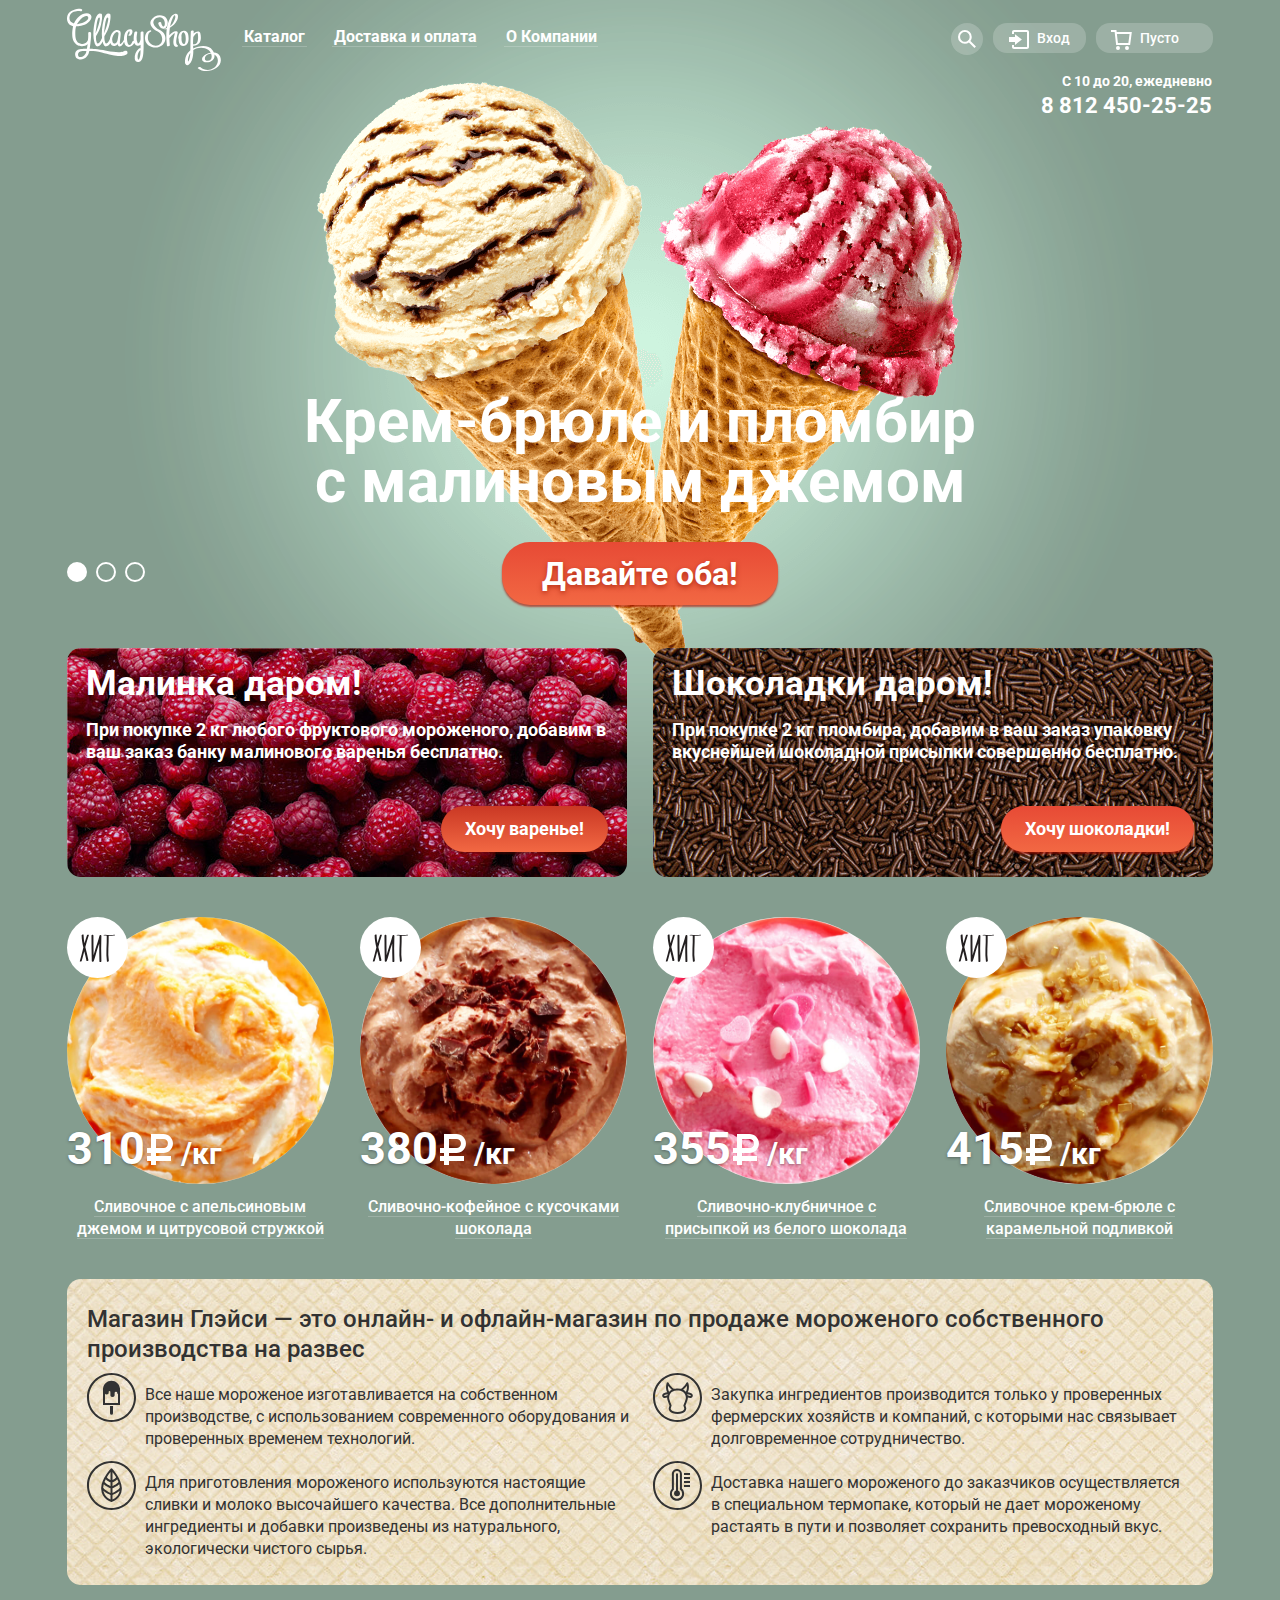
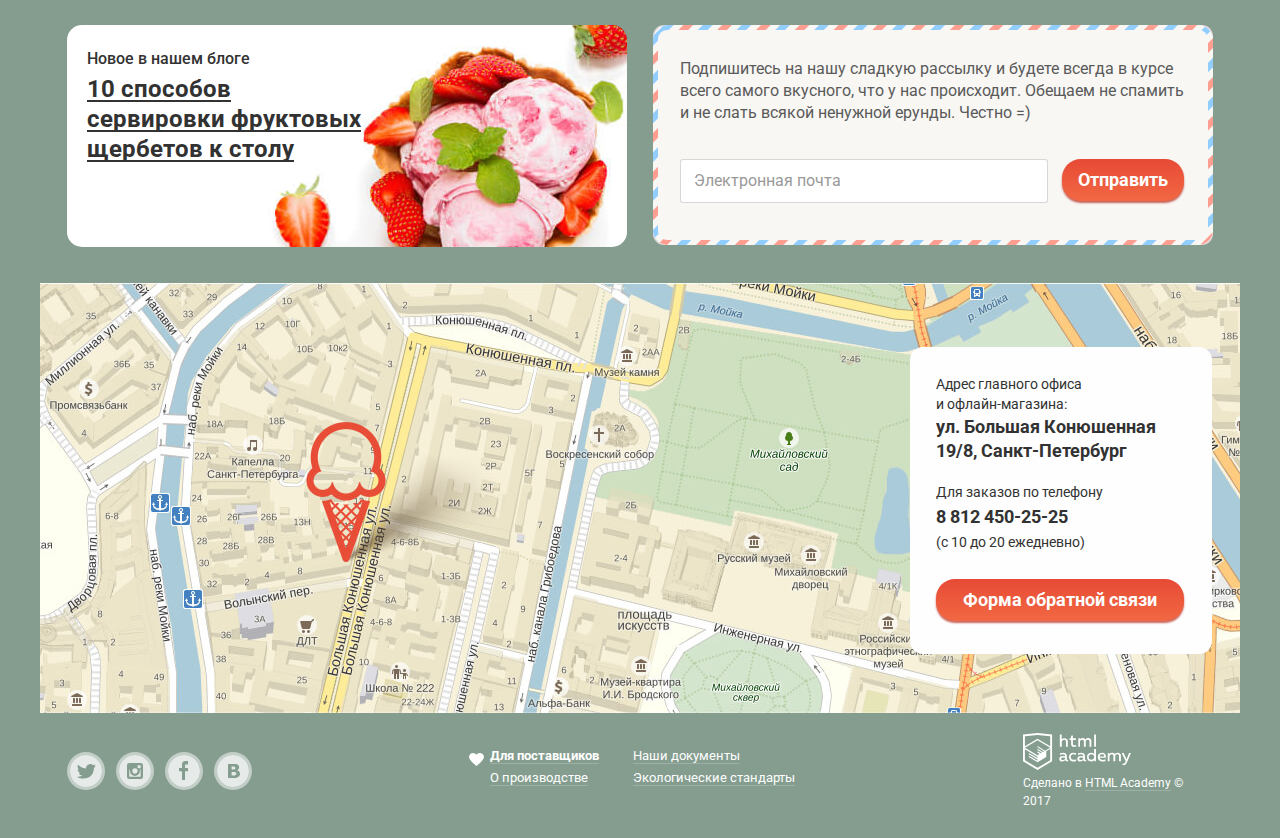
==== commit c905348b: "svg библиотека" ====
--- a/index.html
+++ b/index.html
@@ -5,7 +5,7 @@
     <meta name="format-detection" content="telephone=no">
     <title>HTML Academy: Глейси</title>
     <link href="https://fonts.googleapis.com/css?family=Roboto:400,500,700&amp;subset=cyrillic" rel="stylesheet">
-    <link href="css/normalize.css" rel="stylesheet">
+    <link href="css/normalize.min.css" rel="stylesheet">
     <link href="css/style.css" rel="stylesheet">
   </head>
   <body class="index-body first-slide">
@@ -47,14 +47,23 @@
           </ul>
           <ul class="user-navigation">
             <li class="header-search">
-              <a class="user-navigation-link search-button" href="#" aria-label="Поиск"></a>
+              <a class="user-navigation-link search-button" href="#" aria-label="Поиск">
+                <svg class="search-icon" width = "18" height= "18">
+                  <use xlink:href = "map.svg#search"></use>
+                </svg>
+              </a>
               <form class="search-form" method="get" action="#">
                 <label class="visually-hidden" for="main-search">Что ищем</label>
                 <input class="entry-field" id="main-search" name="search" type="search" placeholder="Что ищем?">
               </form>
             </li>
             <li class="header-enter">
-              <a class="user-navigation-link enter-button" href="#">Вход</a>
+              <a class="user-navigation-link enter-button" href="#">
+                <svg class="search-icon" width = "21" height= "19">
+                  <use xlink:href = "map.svg#enter"></use>
+                </svg>
+                Вход
+              </a>
               <form class="enter-form" method="post" action="#">
                 <label class="visually-hidden" for="main-enter-email">Введите адрес электронной почты</label>
                 <input class="entry-field" id="main-enter-email" name="enter-email" type="email" placeholder="Электронная почта">
@@ -62,10 +71,10 @@
                 <input class="entry-field" id="main-enter-password" name="enter-password" type="password" placeholder="Пароль">
                 <div class="enter-button-wrapper">
                   <button class="button" type="submit">Войти</button>
-                  <p>
+                  <div class="enter-link-wrapper">
                     <a class="enter-form-link" href="#">Забыли пароль?</a>
                     <a class="enter-form-link" href="#">Новая регистрация</a>
-                  </p>
+                  </div>
                 </div>
               </form>
             </li>
@@ -206,8 +215,7 @@
     </div>
     <section class="contacts contacts-container for-ie-special">
       <h2 class="visually-hidden">Наши контакты</h2>
-      <div class="map-container">
-        <iframe src="https://yandex.ru/map-widget/v1/?um=constructor%3A491de4687ba1af00c2b3b77942afad408da0a2056578b4bf6c9ee30229cac7ac&amp;source=constructor"></iframe>
+      <div class="map-container" id="map">
         <img class="map-image" src="img/map.jpg" width="1200" height="430" alt="ул. Большая Конюшенная 19/8, Санкт-Петербург">
       </div>
       <div class="contacts-wrapper">
@@ -292,6 +300,9 @@
         </div>
       </footer>
     </div>
+    <script src="https://api-maps.yandex.ru/2.1/?lang=ru_RU"></script>
+    <script src="js/test.js"></script>
     <script src="js/script.js"></script>
+
   </body>
 </html>
--- a/css/style.css
+++ b/css/style.css
@@ -271,16 +271,24 @@
   position: relative;
 }
 .search-button {
+  position: relative;
   width: 32px;
   height: 32px;
-  background-image: url(../img/search.svg);
-  background-repeat: no-repeat;
-  background-position: center;
+  /*background-image: url(../img/search.svg);*/
+ /*background-repeat: no-repeat;
+  background-position: center;*/
   border-radius: 50%;
 }
-.search-button:hover,
-.search-button:focus {
-  background-image: url(../img/search-hover.svg);
+.search-button svg {
+  position: absolute;
+  left: 50%;
+  top: 50%;
+  transform: translate(-50%, -50%);
+  fill: #ffffff;
+}
+.search-button:hover .search-icon,
+.search-button:focus .search-icon {
+  fill: #000000;
 }
 .search-form {
   position: absolute;
@@ -315,18 +323,18 @@
 .header-enter .enter-button {
   padding: 7px 16px 7px 44px;
 }
-.header-enter .enter-button::before {
-  content: "";
+.header-enter svg {
   position: absolute;
   top: 7px;
   left: 16px;
   width: 21px;
   height: 19px;
-  background-image: url(../img/enter.svg);
-}
-.header-enter .enter-button:hover::before,
-.header-enter .enter-button:focus::before {
-  background-image: url(../img/enter-hover.svg);
+  fill: #ffffff;
+  /*background-image: url(../img/enter.svg);*/
+}
+.enter-button:hover svg,
+.enter-button:focus svg {
+  fill: #000000;
 }
 .enter-form {
   position: absolute;
@@ -372,7 +380,7 @@
   display: flex;
   justify-content: space-between;
 }
-.enter-form p {
+.enter-form .enter-link-wrapper {
   width: 119px;
   margin: 0;
 }
@@ -593,6 +601,10 @@
   border: 2px solid #ffffff;
   border-radius: 50%;
 }
+.slider-button:hover,
+.slider-button:focus {
+  background-color: rgba(255, 255, 255, 0.4);
+}
 .button-wrapper .active {
   background-color: #ffffff;
 }
@@ -695,7 +707,7 @@
   box-shadow: 0px 20px 20px 0px rgba(0, 0, 0, 0.4);
 }
 .ice-cream-item:hover::after,
-.ice-cream-item.focus::after {
+.ice-cream-item.focused::after {
   z-index: 1;
   display: block;
 }
@@ -764,7 +776,8 @@
   box-shadow: 0px 1px 2px 0px #ac1000;
 }
 .ice-cream-item:hover .ice-cream-wrapper > .item-button,
-.item-button:focus {
+.item-button:focus,
+.item-button.active {
   z-index: 2;
   opacity: 1;
 }
@@ -917,13 +930,6 @@
   position: relative;
   width: 100%;
   overflow: hidden;
-}
-.contacts-container iframe {
-  position: relative;
-  z-index: 2;
-  width: 100%;
-  height: 100%;
-  border: none;
 }
 .contacts-wrapper {
   position: relative;
@@ -1348,13 +1354,14 @@
 .price-range {
   position: relative;
   width: 176px;
-  padding-left: 25px;
+  /*padding-left: 25px;*/
   border-bottom: 4px solid rgba(248, 247, 244, 0.5);
 }
-.price-range::before {
-  content: "";
-  position: absolute;
-  width: 98px;
+.price-range .price-range-fat {
+  position: absolute;
+  left: 23px;
+  z-index: 1;
+  width: 96px;
   height: 4px;
   background-color: #f8f7f1
 }
@@ -1362,6 +1369,7 @@
 .max-price-button {
   position: absolute;
   top: -9px;
+  z-index: 2;
   width: 20px;
   height: 23px;
   background-color: transparent;
@@ -1369,11 +1377,17 @@
   border: none;
   cursor: pointer;
 }
+.min-price-button:hover,
+.max-price-button:hover,
+.min-price-button:focus,
+.max-price-button:focus  {
+  transform: scale(1.1);
+}
 .min-price-button {
   left: 13px;
 }
 .max-price-button {
-  right: 43px;
+  left: 100px;
 }
 .fat {
   width: 415px;
@@ -1425,6 +1439,9 @@
 .fat-list-radio:disabled:checked + .fat-list-button::before {
   background-color: rgba(255, 255, 255, 0.4);
 }
+.fat-list-radio:disabled + .fat-list-button {
+  color: rgba(255, 255, 255, 0.4);
+}
 .filler {
   width: 702px;
 }
@@ -1471,6 +1488,9 @@
 }
 .filler-list-checkbox:disabled:checked + .filler-list-button::before {
   background-image: url(../img/checkbox-on-disabled.svg);
+}
+.filler-list-checkbox:disabled + .filler-list-button {
+  color: rgba(255, 255, 255, 0.4);
 }
 .filters-button {
   align-self: flex-start;
@@ -1549,7 +1569,7 @@
   }
 }
 @media screen and (-ms-high-contrast: active), (-ms-high-contrast: none) {
-  .for-ie{
+  .for-ie {
     margin-right: 27px;
     margin-left: 27px;
   }
@@ -1591,9 +1611,6 @@
   .breadcrumbs {
     margin-top: 20px;
   }
-  .contacts-container iframe {
-    border: 0;
-  }
 }
 @supports (-ms-ime-align:auto) {
   .filler-list {
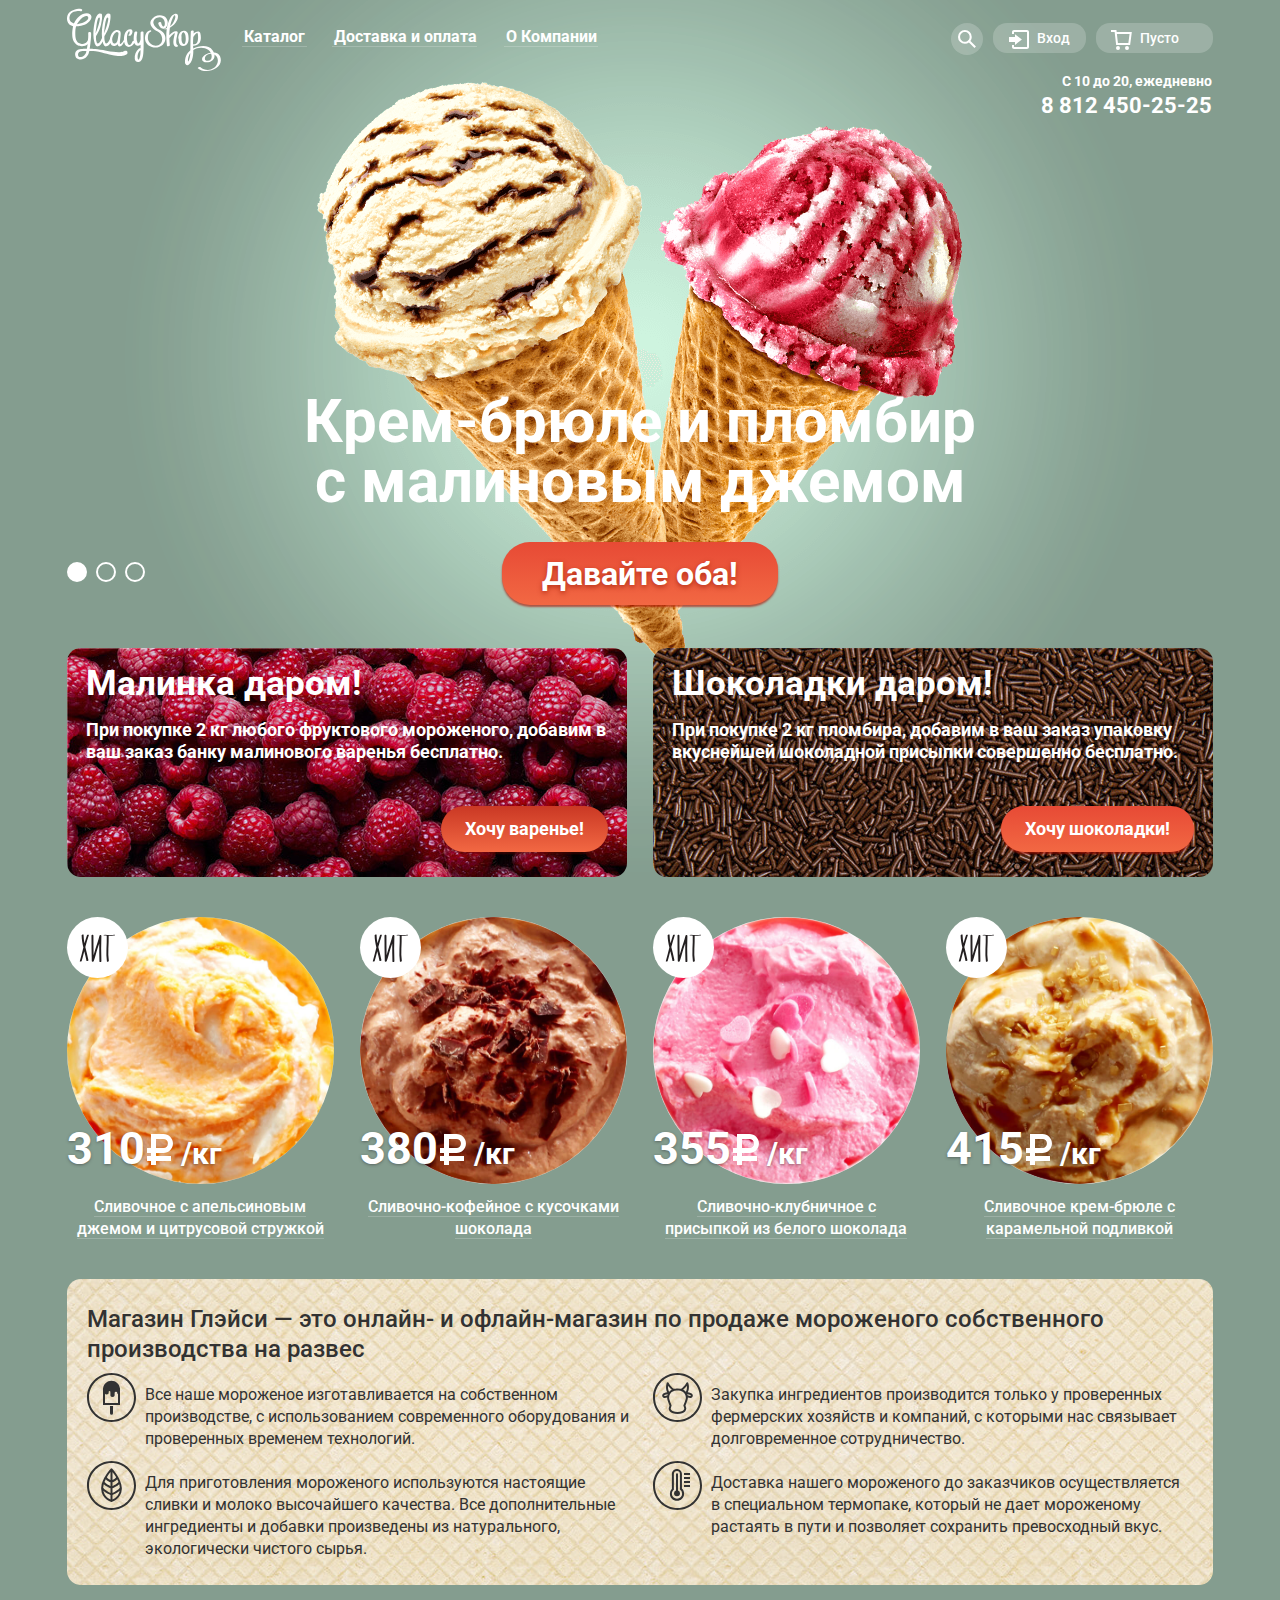
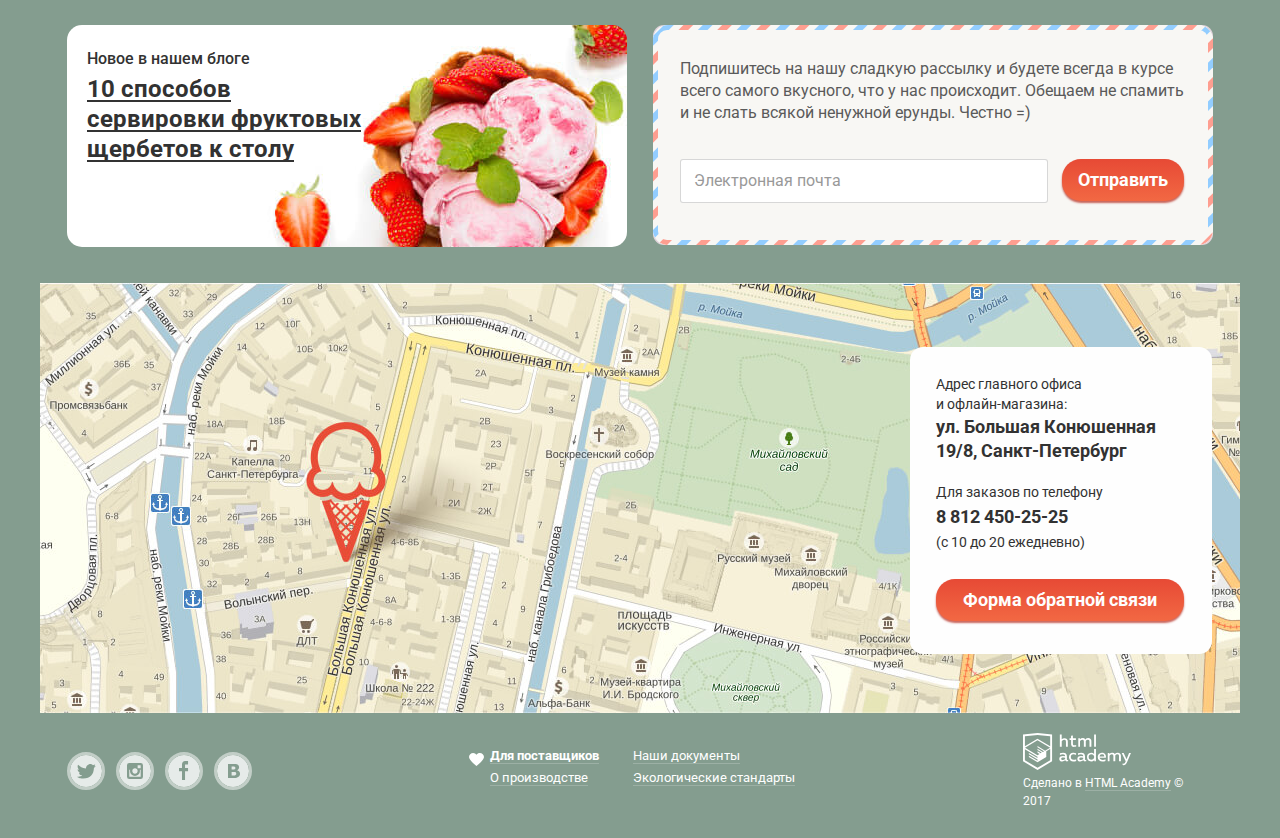
==== commit b016efa8: "доделана библиотека Svg" ====
--- a/index.html
+++ b/index.html
@@ -3,7 +3,7 @@
   <head>
     <meta charset="utf-8">
     <meta name="format-detection" content="telephone=no">
-    <title>HTML Academy: Глейси</title>
+    <title>Магазин мороженого Глейси</title>
     <link href="https://fonts.googleapis.com/css?family=Roboto:400,500,700&amp;subset=cyrillic" rel="stylesheet">
     <link href="css/normalize.min.css" rel="stylesheet">
     <link href="css/style.css" rel="stylesheet">
@@ -49,7 +49,7 @@
             <li class="header-search">
               <a class="user-navigation-link search-button" href="#" aria-label="Поиск">
                 <svg class="search-icon" width = "18" height= "18">
-                  <use xlink:href = "map.svg#search"></use>
+                  <use xlink:href = "img/pictures.svg#search"></use>
                 </svg>
               </a>
               <form class="search-form" method="get" action="#">
@@ -59,8 +59,8 @@
             </li>
             <li class="header-enter">
               <a class="user-navigation-link enter-button" href="#">
-                <svg class="search-icon" width = "21" height= "19">
-                  <use xlink:href = "map.svg#enter"></use>
+                <svg class="enter-icon" width = "21" height= "19">
+                  <use xlink:href = "img/pictures.svg#enter"></use>
                 </svg>
                 Вход
               </a>
@@ -79,7 +79,12 @@
               </form>
             </li>
             <li class="header-cart">
-              <a class="user-navigation-link cart-link" href="#" aria-label="Корзина">Пусто</a>
+              <a class="user-navigation-link cart-link" href="#" aria-label="Корзина">
+                <svg class="cart-icon" width = "21" height= "20">
+                  <use xlink:href = "img/pictures.svg#cart"></use>
+                </svg>
+                Пусто
+              </a>
             </li>
           </ul>
         </nav>
@@ -256,21 +261,33 @@
           <li>
             <a class="social-link twitter" href="#">
               <span class="visually-hidden">Твиттер</span>
+              <svg class="twitter-icon" width = "32" height= "32">
+                <use xlink:href = "img/pictures.svg#twitter"></use>
+              </svg>
             </a>
           </li>
           <li>
             <a class="social-link instagramm" href="#">
               <span class="visually-hidden">Инстаграмм</span>
+              <svg class="instagramm-icon" width = "32" height= "32">
+                <use xlink:href = "img/pictures.svg#instagramm"></use>
+              </svg>
             </a>
           </li>
           <li>
             <a class="social-link facebook" href="#">
               <span class="visually-hidden">Фейсбук</span>
+              <svg class="facebook-icon" width = "32" height= "32">
+                <use xlink:href = "img/pictures.svg#facebook"></use>
+              </svg>
             </a>
           </li>
           <li>
             <a class="social-link vk" href="#">
               <span class="visually-hidden">Вконтакте</span>
+              <svg class="vkontakte-icon" width = "32" height= "32">
+                <use xlink:href = "img/pictures.svg#vkontakte"></use>
+              </svg>
             </a>
           </li>
         </ul>
@@ -301,8 +318,6 @@
       </footer>
     </div>
     <script src="https://api-maps.yandex.ru/2.1/?lang=ru_RU"></script>
-    <script src="js/test.js"></script>
     <script src="js/script.js"></script>
-
   </body>
 </html>
--- a/css/style.css
+++ b/css/style.css
@@ -274,9 +274,6 @@
   position: relative;
   width: 32px;
   height: 32px;
-  /*background-image: url(../img/search.svg);*/
- /*background-repeat: no-repeat;
-  background-position: center;*/
   border-radius: 50%;
 }
 .search-button svg {
@@ -330,7 +327,6 @@
   width: 21px;
   height: 19px;
   fill: #ffffff;
-  /*background-image: url(../img/enter.svg);*/
 }
 .enter-button:hover svg,
 .enter-button:focus svg {
@@ -352,7 +348,6 @@
   box-shadow: 0px 20px 20px 0px rgba(0, 0, 0, 0.4);
   opacity: 0;
   transform: scale(0.1);
-
 }
 .enter-button:hover + .enter-form,
 .enter-button:focus + .enter-form,
@@ -415,18 +410,17 @@
   position: relative;
   padding: 7px 34px 7px 44px;
 }
-.header-cart .cart-link::before {
-  content: "";
+.header-cart svg {
   position: absolute;
   top: 7px;
   left: 15px;
   width: 21px;
   height: 20px;
-  background-image: url(../img/cart.svg);
-}
-.header-cart .cart-link:hover::before,
-.header-cart .cart-link:focus::before {
-  background-image: url(../img/cart-hover.svg);
+  fill: #ffffff;
+}
+.cart-link:hover svg,
+.cart-link:focus svg {
+  fill: #000000;
 }
 .user-navigation .full-cart {
   padding-right: 17px;
@@ -436,6 +430,12 @@
 .header-cart .full-cart::before,
 .header-cart .full-cart:hover::before,
 .header-cart .full-cart:focus::before {
+  content: "";
+  position: absolute;
+  top: 7px;
+  left: 15px;
+  width: 21px;
+  height: 20px;
   background-image: url(../img/full-cart.svg);
 }
 .cart-content {
@@ -1002,60 +1002,32 @@
   margin-bottom: 5px;
 }
 .social .social-link {
+  position: relative;
   display: block;
   width: 38px;
   height: 38px;
   border: 3px solid rgba(255, 255, 255, 0.5);
   border-radius: 50%;
+  overflow: hidden;
+}
+.social-link svg {
+  position: absolute;
+  top: 50%;
+  left: 50%;
+  transform: translate(-50%, -50%);
+  fill: rgba(255, 255, 255, 0.8);
 }
 .social .social-link:hover,
 .social .social-link:active,
 .social .social-link:focus {
   border: 3px solid rgba(255, 255, 255, 0.7);
 }
-.twitter {
-  background-image: url(../img/twitter.svg);
-  background-repeat: no-repeat;
-  background-position: center;
- }
- .twitter:hover {
-  background-image: url(../img/twitter-hover.svg);
- }
- .twitter:active {
-  background-image: url(../img/twitter-active.svg);
- }
-.instagramm {
-  background-image: url(../img/instagramm.svg);
-  background-repeat: no-repeat;
-  background-position: center;
-}
-.instagramm:hover {
-  background-image: url(../img/instagramm-hover.svg);
-}
-.instagramm:active {
-  background-image: url(../img/instagramm-active.svg);
-}
-.facebook {
-  background-image: url(../img/facebook.svg);
-  background-repeat: no-repeat;
-  background-position: center;
-}
-.facebook:hover {
-  background-image: url(../img/facebook-hover.svg);
-}
-.facebook:active {
-  background-image: url(../img/facebook-active.svg);
-}
-.vk {
-  background-image: url(../img/vkontakte.svg);
-  background-repeat: no-repeat;
-  background-position: center;
-}
-.vk:hover {
-  background-image: url(../img/vkontakte-hover.svg);
-}
-.vk:active {
-  background-image: url(../img/vkontakte-active.svg);
+.social-link:hover svg,
+.social-link:focus svg {
+  fill: #ffffff;
+}
+.social-link:active svg {
+  fill: #e9e9e9;
 }
 .for-constractors-menu {
   position: relative;
@@ -1354,7 +1326,6 @@
 .price-range {
   position: relative;
   width: 176px;
-  /*padding-left: 25px;*/
   border-bottom: 4px solid rgba(248, 247, 244, 0.5);
 }
 .price-range .price-range-fat {
@@ -1387,7 +1358,7 @@
   left: 13px;
 }
 .max-price-button {
-  left: 100px;
+  left: 113px;
 }
 .fat {
   width: 415px;
@@ -1397,8 +1368,8 @@
   flex-wrap: wrap;
   margin: 0;
   padding: 8px 2px 2px 12px;
+  list-style: none;
   background-color: rgba(255, 255, 255, 0.2);
-  list-style: none;
   border-radius: 17px;
 }
 .fat-list li {
@@ -1470,9 +1441,10 @@
   background-image: url(../img/checkbox-off.svg);
   background-repeat: no-repeat;
   background-size: contain;
+  opacity: 0.8;
 }
 .filler-list-button:hover::before {
-  background-image: url(../img/checkbox-off-hover.svg);
+  opacity: 1;
 }
 .filler-list-checkbox:focus + .filler-list-button::before {
   outline: rgba(255, 255, 255, 0.5) dashed 1px;
@@ -1480,14 +1452,8 @@
 .filler-list-checkbox:checked + .filler-list-button::before {
   background-image: url(../img/checkbox-on.svg);
 }
-.filler-list-checkbox:checked + .filler-list-button:hover::before {
-  background-image: url(../img/checkbox-on-hover.svg);
-}
 .filler-list-checkbox:disabled + .filler-list-button::before {
-  background-image: url(../img/checkbox-off-disabled.svg);
-}
-.filler-list-checkbox:disabled:checked + .filler-list-button::before {
-  background-image: url(../img/checkbox-on-disabled.svg);
+  opacity: 0.4;
 }
 .filler-list-checkbox:disabled + .filler-list-button {
   color: rgba(255, 255, 255, 0.4);
@@ -1532,9 +1498,10 @@
 }
 .back {
   margin-right: 13px;
-  background: url(../img/icon-back-small.svg) no-repeat 0 50%;
+  background: url(../img/icon-forward-small.svg) no-repeat 0 50%;
   transform: rotate(180deg);
   height: 28px;
+  opacity: 0.2;
 }
 .pagination .page:active,
 .pagination .active {
